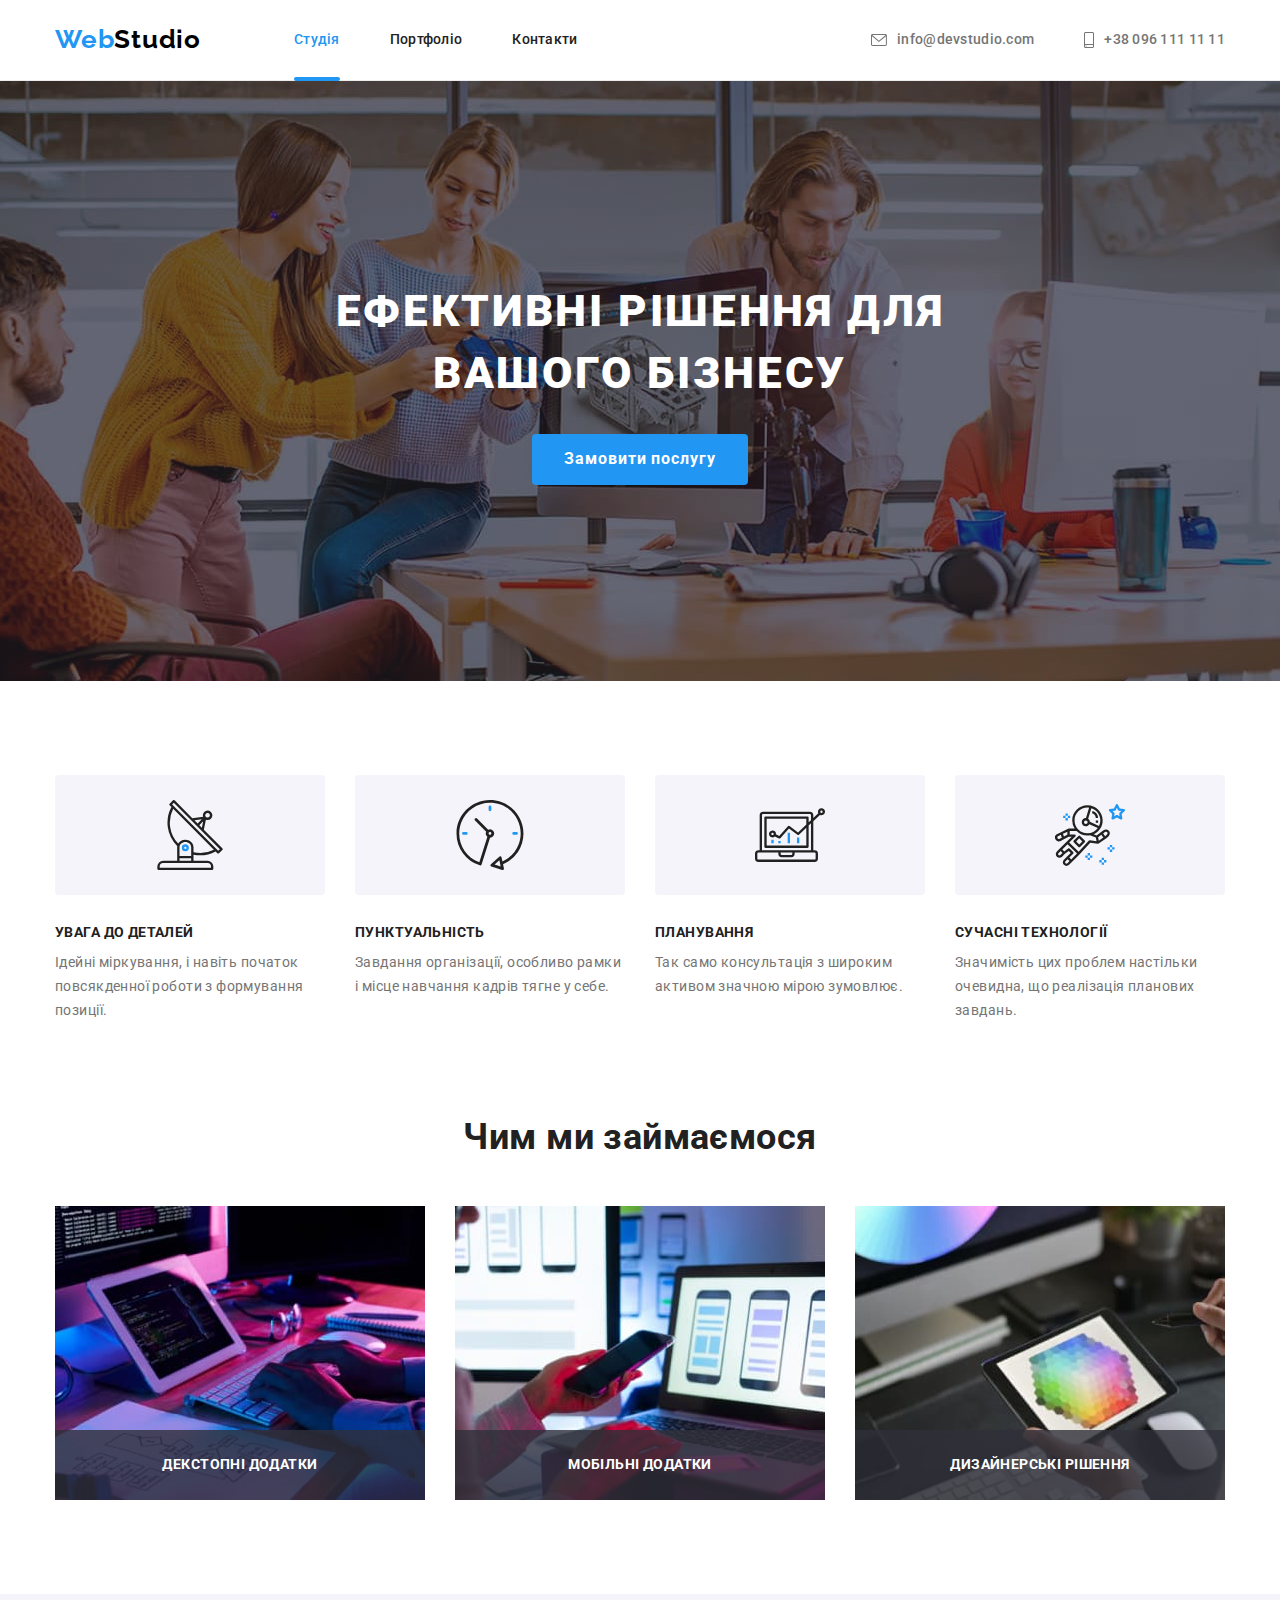
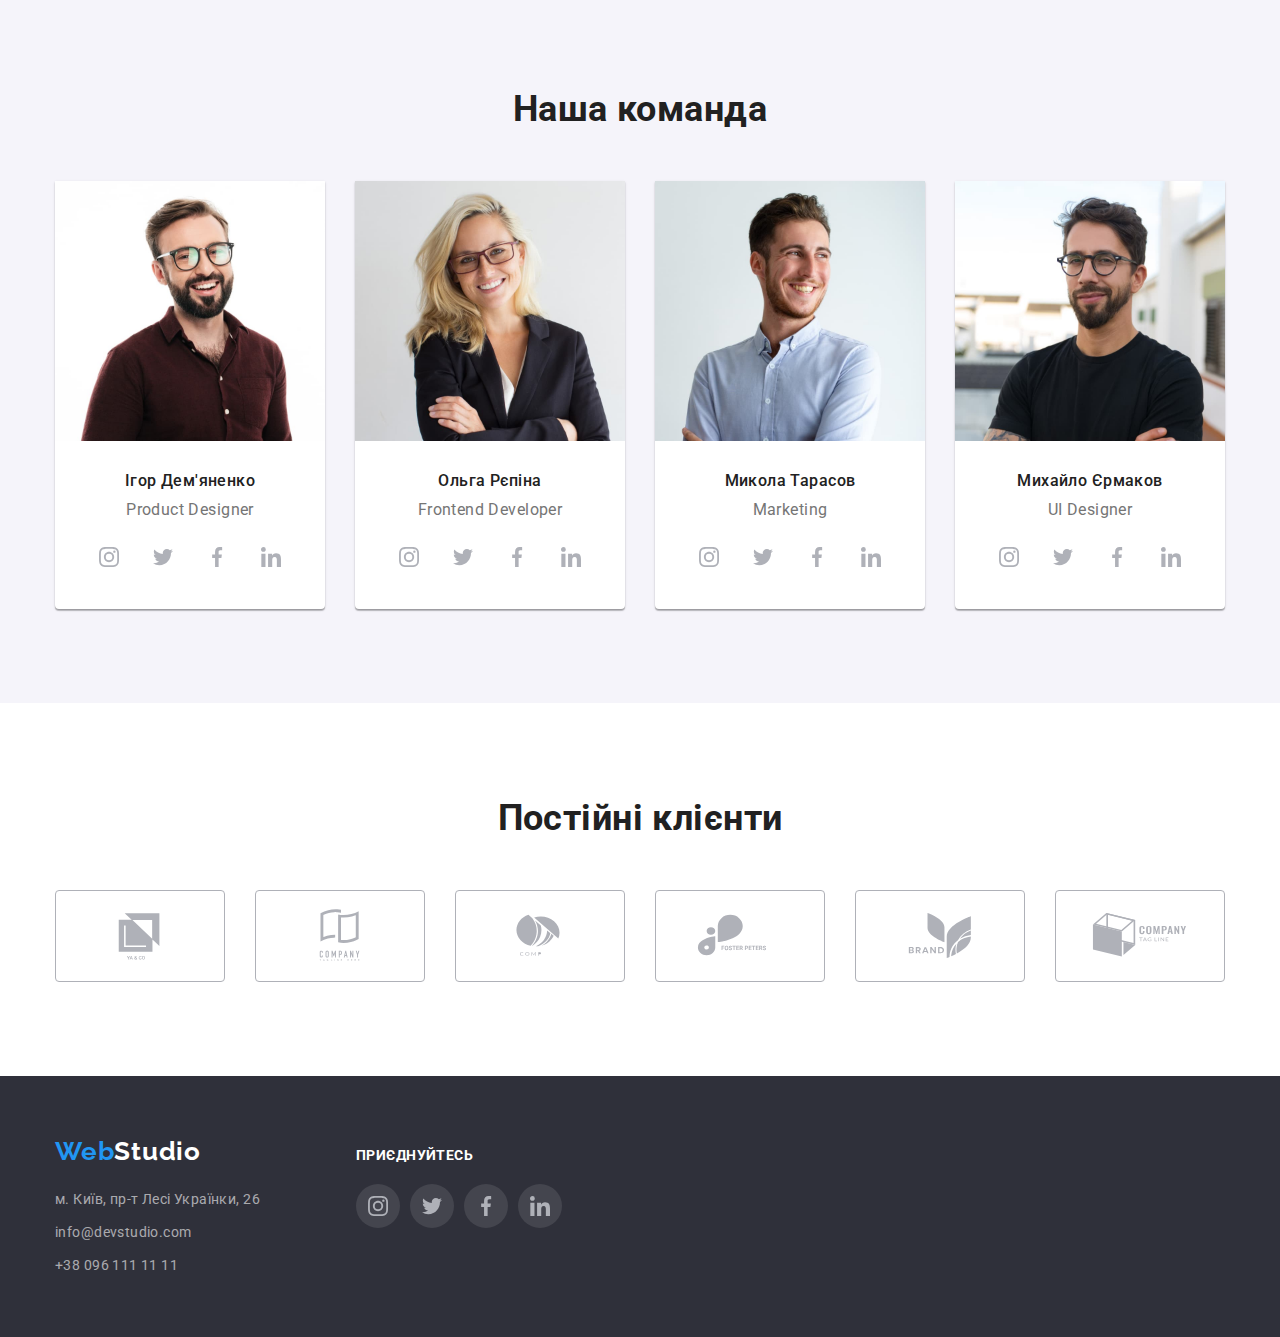
==== index.html @ 06b5907e "Initial commit" ====
<!DOCTYPE html>
<html lang="uk">
  <head>
    <meta charset="UTF-8" />
    <meta http-equiv="X-UA-Compatible" content="IE=edge" />
    <meta name="viewport" content="width=device-width, initial-scale=1.0" />
    <link rel="preconnect" href="https://fonts.googleapis.com" />
    <link rel="preconnect" href="https://fonts.gstatic.com" crossorigin />
    <link
      href="https://fonts.googleapis.com/css2?family=Raleway:wght@700&family=Roboto:wght@400;500;700;900&display=swap"
      rel="stylesheet"
    />
    <link
      rel="stylesheet"
      href="https://cdnjs.cloudflare.com/ajax/libs/modern-normalize/1.1.0/modern-normalize.min.css"
    />
    <title>WebStudio</title>
    <link rel="stylesheet" href="./css/styles.css" />
  </head>
  <body>
    <header class="page-header">
      <div class="container main-nav">
        <!-- Logo and Nav -->
        <a href="./index.html" class="logo">Web<span class="studio-header">Studio</span></a>
        <nav class="nav-section">
          <ul class="site-nav list">
            <li class="item">
              <a href="./index.html" class="link current">Студія</a>
            </li>
            <li class="item">
              <a href="./portfolio.html" class="link">Портфоліо</a>
            </li>
            <li class="item">
              <a href="" class="link">Контакти</a>
            </li>
          </ul>
        </nav>
        <!-- Email and Tel -->
        <ul class="contact-nav list">
          <li class="item">
            <a href="mailto:info@devstudio.com" class="link">
              <svg class="icons" width="16" height="12">
                <use href="./images/icons.svg#icon-envelope"></use>
              </svg>
              info@devstudio.com
            </a>
          </li>
          <li class="item">
            <a href="tel:+380961111111" class="link">
              <svg class="icons" width="10" height="16">
                <use href="./images/icons.svg#icon-smartphone"></use>
              </svg>
              +38 096 111 11 11
            </a>
          </li>
        </ul>
      </div>
    </header>
    <main>
      <!-- Section Hero -->
      <section class="hero overlay">
        <h1 class="hero-title">Ефективні рішення для вашого бізнесу</h1>
        <button type="button" class="button" data-modal-open>Замовити послугу</button>
      </section>
      <!-- Section - Our features -->
      <section class="features section">
        <div class="container">
          <h2 class="visually-hidden">Наші переваги</h2>
          <ul class="feature-list list">
            <li class="item">
              <div class="feature-icons">
                <svg class="icons">
                  <use href="./images/icons.svg#icon-antenna"></use>
                </svg>
              </div>
              <h3 class="title">УВАГА ДО ДЕТАЛЕЙ</h3>
              <p class="text">
                Ідейні міркування, і навіть початок повсякденної роботи з формування позиції.
              </p>
            </li>
            <li class="item">
              <div class="feature-icons">
                <svg class="icons">
                  <use href="./images/icons.svg#icon-clock"></use>
                </svg>
              </div>
              <h3 class="title">ПУНКТУАЛЬНІСТЬ</h3>
              <p class="text">
                Завдання організації, особливо рамки і місце навчання кадрів тягне у себе.
              </p>
            </li>
            <li class="item">
              <div class="feature-icons">
                <svg class="icons">
                  <use href="./images/icons.svg#icon-diagram"></use>
                </svg>
              </div>
              <h3 class="title">ПЛАНУВАННЯ</h3>
              <p class="text">Так само консультація з широким активом значною мірою зумовлює.</p>
            </li>
            <li class="item">
              <div class="feature-icons">
                <svg class="icons">
                  <use href="./images/icons.svg#icon-astronaut"></use>
                </svg>
              </div>
              <h3 class="title">СУЧАСНІ ТЕХНОЛОГІЇ</h3>
              <p class="text">
                Значимість цих проблем настільки очевидна, що реалізація планових завдань.
              </p>
            </li>
          </ul>
        </div>
      </section>
      <!-- Section - What we are doing -->
      <section class="work section">
        <div class="container">
          <h2 class="work-title">Чим ми займаємося</h2>
          <ul class="work-list list">
            <li class="item">
              <img
                src="./images/what-we-are-doing/img1.jpg"
                alt="Алгоритм"
                width="370"
                height="294"
              />
              <div class="work-overlay">
                <p class="title">декстопні додатки</p>
              </div>
            </li>
            <li class="item">
              <img
                src="./images/what-we-are-doing/img2.jpg"
                alt="Мобільний додаток"
                width="370"
                height="294"
              />
              <div class="work-overlay">
                <p class="title">мобільні додатки</p>
              </div>
            </li>
            <li class="item">
              <img
                src="./images/what-we-are-doing/img3.jpg"
                alt="Палітра кольорів"
                width="370"
                height="294"
              />
              <div class="work-overlay">
                <p class="title">дизайнерські рішення</p>
              </div>
            </li>
          </ul>
        </div>
      </section>
      <!-- Section - Our team -->
      <section class="team section">
        <div class="container">
          <h2 class="team-title">Наша команда</h2>
          <ul class="team-list list">
            <li class="item">
              <img
                src="./images/our-team/teamcard1.jpg"
                alt="Ігор Дем'яненко"
                width="270"
                height="260"
              />
              <div class="card-text">
                <h3 class="title">Ігор Дем'яненко</h3>
                <p lang="en" class="text">Product Designer</p>
                <ul class="team-social-item list">
                  <li class="social-item">
                    <a href="" class="social-link">
                      <svg class="icons">
                        <use href="./images/icons.svg#icon-instagram"></use></svg
                    ></a>
                  </li>
                  <li class="social-item">
                    <a href="" class="social-link">
                      <svg class="icons">
                        <use href="./images/icons.svg#icon-twitter"></use></svg
                    ></a>
                  </li>
                  <li class="social-item">
                    <a href="" class="social-link">
                      <svg class="icons">
                        <use href="./images/icons.svg#icon-facebook"></use></svg
                    ></a>
                  </li>
                  <li class="social-item">
                    <a href="" class="social-link">
                      <svg class="icons">
                        <use href="./images/icons.svg#icon-linkedin"></use></svg
                    ></a>
                  </li>
                </ul>
              </div>
            </li>
            <li class="item">
              <img
                src="./images/our-team/teamcard2.jpg"
                alt="Ольга Рєпіна"
                width="270"
                height="260"
              />
              <div class="card-text">
                <h3 class="title">Ольга Рєпіна</h3>
                <p lang="en" class="text">Frontend Developer</p>
                <ul class="team-social-item list">
                  <li class="social-item">
                    <a href="" class="social-link">
                      <svg class="icons">
                        <use href="./images/icons.svg#icon-instagram"></use></svg
                    ></a>
                  </li>
                  <li class="social-item">
                    <a href="" class="social-link">
                      <svg class="icons">
                        <use href="./images/icons.svg#icon-twitter"></use></svg
                    ></a>
                  </li>
                  <li class="social-item">
                    <a href="" class="social-link">
                      <svg class="icons">
                        <use href="./images/icons.svg#icon-facebook"></use></svg
                    ></a>
                  </li>
                  <li class="social-item">
                    <a href="" class="social-link">
                      <svg class="icons">
                        <use href="./images/icons.svg#icon-linkedin"></use></svg
                    ></a>
                  </li>
                </ul>
              </div>
            </li>
            <li class="item">
              <img
                src="./images/our-team/teamcard3.jpg"
                alt="Микола Тарасов"
                width="270"
                height="260"
              />
              <div class="card-text">
                <h3 class="title">Микола Тарасов</h3>
                <p lang="en" class="text">Marketing</p>
                <ul class="team-social-item list">
                  <li class="social-item">
                    <a href="" class="social-link">
                      <svg class="icons">
                        <use href="./images/icons.svg#icon-instagram"></use></svg
                    ></a>
                  </li>
                  <li class="social-item">
                    <a href="" class="social-link">
                      <svg class="icons">
                        <use href="./images/icons.svg#icon-twitter"></use></svg
                    ></a>
                  </li>
                  <li class="social-item">
                    <a href="" class="social-link">
                      <svg class="icons">
                        <use href="./images/icons.svg#icon-facebook"></use></svg
                    ></a>
                  </li>
                  <li class="social-item">
                    <a href="" class="social-link">
                      <svg class="icons">
                        <use href="./images/icons.svg#icon-linkedin"></use></svg
                    ></a>
                  </li>
                </ul>
              </div>
            </li>
            <li class="item">
              <img
                src="./images/our-team/teamcard4.jpg"
                alt="Михайло Єрмаков"
                width="270"
                height="260"
              />
              <div class="card-text">
                <h3 class="title">Михайло Єрмаков</h3>
                <p lang="en" class="text">UI Designer</p>
                <ul class="team-social-item list">
                  <li class="social-item">
                    <a href="" class="social-link">
                      <svg class="icons">
                        <use href="./images/icons.svg#icon-instagram"></use></svg
                    ></a>
                  </li>
                  <li class="social-item">
                    <a href="" class="social-link">
                      <svg class="icons">
                        <use href="./images/icons.svg#icon-twitter"></use></svg
                    ></a>
                  </li>
                  <li class="social-item">
                    <a href="" class="social-link">
                      <svg class="icons">
                        <use href="./images/icons.svg#icon-facebook"></use></svg
                    ></a>
                  </li>
                  <li class="social-item">
                    <a href="" class="social-link">
                      <svg class="icons">
                        <use href="./images/icons.svg#icon-linkedin"></use></svg
                    ></a>
                  </li>
                </ul>
              </div>
            </li>
          </ul>
        </div>
      </section>
      <!-- Section - Our clients -->
      <section class="clients section">
        <div class="container">
          <h2 class="clients-title">Постійні клієнти</h2>
          <ul class="clients-list list">
            <li class="clients-item">
              <a href="" class="clients-link">
                <svg class="icons">
                  <use href="./images/icons.svg#icon-Logo1"></use></svg
              ></a>
            </li>
            <li class="clients-item">
              <a href="" class="clients-link">
                <svg class="icons">
                  <use href="./images/icons.svg#icon-Logo2"></use></svg
              ></a>
            </li>
            <li class="clients-item">
              <a href="" class="clients-link">
                <svg class="icons">
                  <use href="./images/icons.svg#icon-Logo3"></use></svg
              ></a>
            </li>
            <li class="clients-item">
              <a href="" class="clients-link">
                <svg class="icons">
                  <use href="./images/icons.svg#icon-Logo4"></use></svg
              ></a>
            </li>
            <li class="clients-item">
              <a href="" class="clients-link">
                <svg class="icons">
                  <use href="./images/icons.svg#icon-Logo5"></use></svg
              ></a>
            </li>
            <li class="clients-item">
              <a href="" class="clients-link">
                <svg class="icons">
                  <use href="./images/icons.svg#icon-Logo6"></use></svg
              ></a>
            </li>
          </ul>
        </div>
      </section>
    </main>
    <footer class="page-footer">
      <div class="container">
        <!-- Logo and contacts-->
        <div class="footer-contacts">
          <a href="./index.html" class="logo">Web<span class="studio-footer">Studio</span></a>
          <address>
            <ul class="footer-list list">
              <li class="item">
                <a
                  href="https://goo.gl/maps/AmhNYhJj7zLtnfJ69"
                  target="_blank"
                  rel="noreferrer noopener nofollow"
                  class="footer-link"
                  >м. Київ, пр-т Лесі Українки, 26</a
                >
              </li>
              <li class="item">
                <a href="mailto:info@devstudio.com" class="footer-link">info@devstudio.com</a>
              </li>
              <li class="item">
                <a href="tel:+380961111111" class="footer-link">+38 096 111 11 11</a>
              </li>
            </ul>
          </address>
        </div>
        <!-- Join and social links-->
        <div class="footer-join">
          <p class="title">
            <strong>приєднуйтесь</strong>
          </p>
          <ul class="footer-social-item list">
            <li class="social-item">
              <a href="" class="social-link">
                <svg class="icons">
                  <use href="./images/icons.svg#icon-instagram"></use></svg
              ></a>
            </li>
            <li class="social-item">
              <a href="" class="social-link">
                <svg class="icons">
                  <use href="./images/icons.svg#icon-twitter"></use></svg
              ></a>
            </li>
            <li class="social-item">
              <a href="" class="social-link">
                <svg class="icons">
                  <use href="./images/icons.svg#icon-facebook"></use></svg
              ></a>
            </li>
            <li class="social-item">
              <a href="" class="social-link">
                <svg class="icons">
                  <use href="./images/icons.svg#icon-linkedin"></use></svg
              ></a>
            </li>
          </ul>
        </div>
      </div>
    </footer>
    <!-- Backdrop and modal window-->
    <div class="backdrop is-hidden" data-modal>
      <div class="modal">
        <button type="button" class="close-button" data-modal-close>
          <svg width="18" height="18">
            <use href="./images/icons.svg#icon-close"></use>
          </svg>
        </button>
      </div>
    </div>
    <script src="./js/modal.js"></script>
  </body>
</html>
---- css/styles.css ----
:root {
    --primary-bkgd-color:#FFFFFF;
    --secondary-bkgd-color:#2F303A;
    --team-bkgd-color:#F5F4FA;
    --primary-text-color: #757575;
    --secondary-text-color: #212121;
    --accent-text-color: #2196F3;
    --herobutton-accent-color: #188CE8;
    --logo-text-color: #000000;

    --contacts-footer-color: rgba(255, 255, 255, 0.6);
    --portfolio-bkgd-color: #EEEEEE;
    --header-line-color:#ECECEC;
    --icon-color: #AFB1B8;

    --duration: 250ms;
    --modal-duration: 500ms;
    --timing-function: cubic-bezier(0.4, 0, 0.2, 1);
}
/* Global */
body {
    background-color:var(--primary-bkgd-color);
    color: var(--primary-text-color);

    font-family: 'Roboto', sans-serif;
    font-size: 14px;
    line-height: 1.7;
    letter-spacing: 0.03em;
}
.link,
.card {
    text-decoration: none;
}
img {
    display: block;
}
/* Utilites */
.list {
    list-style: none;
    padding: 0;
    margin: 0;
}
.container {
    margin-left: auto;
    margin-right: auto;
    width: 1200px;
    padding-left: 15px;
    padding-right: 15px;
}
.section {
    padding-top: 94px;
    padding-bottom: 94px;
}

/* HEADER */
.page-header {
    border-bottom-width: 1px;
    border-bottom-style: solid;
    border-bottom-color: var(--header-line-color);
}
.main-nav {
    display: flex;
    align-items: center;
}
/* logo */
.logo {
    color: var(--accent-text-color);

    font-family: 'Raleway', sans-serif;
    font-weight: 700;
    font-size: 26px;
    line-height: 1.2;
    letter-spacing: 0.03em;
    text-decoration: none;
}
.studio-header {
    color: var(--logo-text-color);
}
/* site-nav */
.site-nav .link.current {
    position: relative;
    color: var(--accent-text-color);
}
.site-nav .link.current::after {
    content: ' ';
    position: absolute;
    left: 0;
    bottom: -1px;
    width: 100%;
    height: 4px;
    border-radius: 2px;
    background-color: var(--accent-text-color);
}
.site-nav,
.contact-nav{
    display: flex;
}
.site-nav .item:not(:last-child) {
    margin-right: 50px;
}
.site-nav .link,
.contact-nav .link {
    display: flex;
    padding-top: 32px;
    padding-bottom: 32px;

    color: var(--secondary-text-color);
    font-weight: 500;
    font-size: 14px;
    line-height: 1.14;
    letter-spacing: 0.02em;

    transition: color var(--duration) var(--timing-function);
}
.site-nav .link:hover,
.site-nav .link:focus {
    color: var(--accent-text-color);
}
.nav-section {
    margin-left: 93px;
}
/* contact-nav */
.contact-nav .link {
    color: var(--primary-text-color);
    align-items: center;

    transition: color var(--duration) var(--timing-function);
}
.contact-nav .link:hover,
.contact-nav .link:focus {
    color: var(--accent-text-color);
}
.contact-nav .item + .item {
    margin-left: 50px;
}
.contact-nav {
    margin-left: auto;
}
.contact-nav .icons {
    margin-right: 10px;
    fill: var(--primary-text-color);
}
.contact-nav .link svg {
    transition: fill var(--duration) var(--timing-function);
}
.contact-nav .link:hover svg {
    fill: var(--accent-text-color);
}
.contact-nav .link:focus svg {
    fill: var(--accent-text-color);
}

/* HERO */
.hero {
    background-color: var(--secondary-bkgd-color);
    padding-top: 200px;
    padding-bottom: 200px;
    text-align: center;
}
.hero-title {
    margin-top: 0px;
    margin-bottom: 30px;
    margin-left: auto;
    margin-right: auto;
    width: 696px;

    color: var(--primary-bkgd-color);

    font-weight: 900;
    font-size: 44px;
    line-height: 1.4;
    letter-spacing: 0.06em;
    text-transform: uppercase;
}
.hero .button {
    padding: 10px 32px;
    min-width: 216px;
    border: none;
    border-radius: 4px;

    background-color: var(--accent-text-color);
    color: var(--primary-bkgd-color);

    font-family: inherit;
    font-weight: 700;
    font-size: 16px;
    line-height: 1.9;
    align-items: center;
    letter-spacing: 0.06em;
    cursor: pointer;

    transition: background-color var(--duration) var(--timing-function);
}
.hero .button:hover,
.hero .button:focus {
    background-color: var(--herobutton-accent-color);
}
.overlay {
    max-width: 1600px;
    height: 600px;
    margin-left: auto;
    margin-right: auto;
    background-image: 
    linear-gradient(rgba(47, 48, 58, 0.4), rgba(47, 48, 58, 0.4)),
    url(../images/hero/hero.jpg);
    background-repeat:no-repeat;
    background-size: cover;
    background-position: center;
}
/* OUR FEATURES */

.visually-hidden {
    position: absolute;
    width: 1px;
    height: 1px;
    margin: -1px;
    border: 0;
    padding: 0;
    white-space: nowrap;
    clip-path: inset(100%);
    clip: rect(0 0 0 0);
    overflow: hidden;
}
.feature-list {
    display:flex;
}
.feature-list .item {
    width: 270px;
}
.feature-list .item:not(:last-child) {
    margin-right: 30px;
}
.features .title {
    margin-top: 0;
    margin-bottom: 10px;

    color: var(--secondary-text-color);

    font-size: 14px;
    font-weight: 700;
    line-height: 1.14;
    text-transform: uppercase;
}
.features .text {
    margin-top: 0;
    margin-bottom: 0;
}
.feature-icons {
    display: flex;
    height: 120px;
    margin-bottom: 30px;

    background-color: var(--team-bkgd-color);
    border-radius: 4px;

    align-items: center;
    justify-content: center;
}
.feature-icons .icons {
    width:70px;
    height:70px;
}

/* WHAT WE ARE DOING (WORK)*/
.work {
    padding-top: 0;
}
.work-list {
    display: flex;
}
.work-list .item:not(:last-child) {
    margin-right: 30px;
}
.work-title,
.team-title,
.clients-title {
    color: var(--secondary-text-color);

    font-weight: 700;
    font-size: 36px;
    line-height: 1.2;
    text-align: center;
}
.work-title {
    margin-top: 0;
    margin-bottom: 46px;
}
.work-list .item {
    position: relative;
}
.work-overlay {
    position: absolute;
    right: 0;
    bottom: 0;
    width: 100%;
    height: 70px;
    background: rgba(47, 48, 58, 0.8);
}
.work-overlay .title {
    margin: 0;
    padding-top: 27px;
    padding-bottom: 27px;
    text-align: center;

    color: var(--primary-bkgd-color);

    font-weight: 700;
    line-height: 1.14;
    letter-spacing: 0.03em;
    text-transform: uppercase;
}

/* OUR TEAM */
.team {
    background-color: var(--team-bkgd-color);
}
.team-list {
    display: flex;
}
.team-list .item:not(:last-child) {
    margin-right: 30px;
}
.team .item {
background: #FFFFFF;
box-shadow: 0px 1px 3px rgba(0, 0, 0, 0.12), 0px 1px 1px rgba(0, 0, 0, 0.14), 0px 2px 1px rgba(0, 0, 0, 0.2);
border-radius: 0px 0px 4px 4px;
}
.team-title {
    margin-top: 0;
    margin-bottom: 50px;
}
.team .title {
    text-align: center;
    margin: 0;
    margin-bottom: 10px;

    color: var(--secondary-text-color);

    font-weight: 500;
    font-size: 16px;
    line-height: 1.2;
}
.team .text {
    text-align: center;
    margin:0;

    color: var(--primary-text-color);

    font-weight: 400;
    font-size: 16px;
    line-height: 1.2;
}
.team .card-text {
    padding: 30px 32px;
}
.team-social-item {
    display: flex;
    justify-content: center;
    margin-top: 16px;
}
.social-item:not(:last-child) {
    margin-right: 10px;
}
.social-link .icons {
    display: flex;
    width: 20px;
    height: 20px;
    fill: var(--icon-color);
}
.social-link{
    display: flex;
    width: 44px;
    height: 44px;
    align-items: center;
    justify-content: center;
    border-radius: 50%;

    transition: background-color var(--duration) var(--timing-function);
}
.social-link:hover,
.social-link:focus {
    background-color: var(--accent-text-color);
}
.social-link svg {
    transition: fill var(--duration) var(--timing-function);
}
.social-link:hover svg {
    fill: var(--primary-bkgd-color);
}
.social-link:focus svg {
    fill: var(--primary-bkgd-color);
}

/* OUR CLIENTS */
.clients {
    background-color: var(--primary-bkgd-color);
}
.clients-title {
    margin: 0;
    margin-bottom: 50px;
}
.clients-list {
    display: flex;
}
.clients-item:not(:last-child) {
    margin-right: 30px;
}
.clients-link .icons {
    display: flex;
    width: 106px;
    height: 60px;
    fill: var(--icon-color);
}
.clients-link {
    display: flex;
    width: 170px;
    height: 92px;
    align-items: center;
    justify-content: center;
    border: 1px solid #AFB1B8;
    border-radius: 4px;

    transition: border-color var(--duration) var(--timing-function);
}
.clients-link:hover,
.clients-link:focus {
    border-color: var(--accent-text-color);
}
.clients-link svg {
    transition: fill var(--duration) var(--timing-function);
}
.clients-link:hover svg {
    fill: var(--accent-text-color);
}
.clients-link:focus svg {
    fill: var(--accent-text-color);
}

/* FOOTER */
.page-footer {
    background-color: var(--secondary-bkgd-color);
    padding-top: 60px;
    padding-bottom: 60px;
}
.studio-footer {
    color: var(--primary-bkgd-color);
}
address {
    font-style: normal;
    margin-top: 20px;
}
.footer-link {
    color: var(--contacts-footer-color);
    font-size: 14px;
    text-decoration: none;

    transition: color var(--duration) var(--timing-function);
}
.footer-link:hover,
.footer-link:focus {
    color: var(--primary-bkgd-color);
}
.footer-list .item:not(:last-child) {
    margin-bottom: 9px;
}
.footer-contacts {
    width: 231px;
}
.footer-join {
    width: 206px;
    height: 80px;
}
.page-footer .container {
    display: flex;
    align-items: baseline;
}
.footer-join .title {
    margin: 0;
    color:var(--primary-bkgd-color) ;

    line-height: 1.14;
    letter-spacing: 0.03em;
    text-transform: uppercase;
}
.footer-join {
    margin-left: 70px;
}
.footer-join .social-item {
    background-color: rgba(255, 255, 255, 0.1);
    border-radius: 50%;
}
.footer-social-item {
    display: flex;
    margin-top: 20px;
}
/* BACKDROP & modal window */

.backdrop {
    position: fixed;
    top: 0;
    left: 0;
    width: 100%;
    height: 100%;
    background: rgba(0, 0, 0, 0.2);

    opacity: 1;
    transition: opacity var(--modal-duration) var(--timing-function);
}
.backdrop.is-hidden {
    opacity: 0;
    pointer-events: none;
}
.backdrop.is-hidden .modal {
    transform: translate(-50%, -50%) scale(0.3);
}
.modal {
    position: absolute;
    top: 50%;
    left: 50%;
    transform: translate(-50%,-50%);

    width: 528px;
    height: 581px;

    background-color: #FFFFFF;
    box-shadow: 0px 1px 3px rgba(0, 0, 0, 0.12), 0px 1px 1px rgba(0, 0, 0, 0.14), 0px 2px 1px rgba(0, 0, 0, 0.2);
    border-radius: 4px;

    transform: translate(-50%, -50%) scale(1);
    transition: transform var(--modal-duration) var(--timing-function);
}
.close-button {
    position: absolute;
    top: 8px;
    right: 8px;
    padding:0;

    width: 30px;
    height: 30px;

    display: flex;
    align-items: center;
    justify-content: center;
    border-radius: 50%;
    border: 1px solid rgba(0, 0, 0, 0.1);
    cursor: pointer;

    background-color: var(--primary-bkgd-color);
    transition: background-color var(--duration) var(--timing-function);
}
.close-button:hover svg {
    fill: var(--accent-text-color);
}
/* PORTFOLIO PAGE */

/* buttons */
.button-list {
    display: flex;
    justify-content: center;
}
.button-list .item:not(:last-child) {
    margin-right: 8px;
}
.portfolio .button {
    padding: 6px 22px;
    min-width: 73px;
    border: none;
    border-radius: 4px;

    background-color: var(--team-bkgd-color);

    font-family: inherit;
    color: var(--secondary-text-color);
    font-weight: 500;
    font-size: 16px;
    line-height: 1.6;
    text-align: center;
    letter-spacing: 0.03em;
    cursor: pointer;

    transition: background-color var(--duration) var(--timing-function), color var(--duration) var(--timing-function), box-shadow var(--duration) var(--timing-function);
}
.portfolio .button:hover,
.portfolio .button:focus {
    background-color: var(--accent-text-color);
    color: var(--primary-bkgd-color);
    box-shadow: 0px 3px 1px rgba(0, 0, 0, 0.1), 0px 1px 2px rgba(0, 0, 0, 0.08), 0px 2px 2px rgba(0, 0, 0, 0.12);
}

/* cards */
.card-list {
    display: flex;
    flex-wrap: wrap;
    margin-top: 50px;
}
.card-list .item {
    width: 370px;
    margin-right: 30px;
    margin-bottom: 30px;
}
.card-list .item:nth-child(3n) {
    margin-right: 0px;
}
.card-list .item:nth-last-child(-n + 3) {
    margin-bottom: 0px;
}
.card .title {
    margin: 0;
    margin-bottom: 4px;

    color: var(--secondary-text-color);
    font-weight: 700;
    font-size: 18px;
    line-height: 2;
    letter-spacing: 0.06em;
}
.card .text {
    margin: 0;

    color: var(--primary-text-color);
    font-weight: 400;
    font-size: 16px;
    line-height: 1.2;
}
.portfolio .card-text {
    padding: 20px 24px;
    border-right: 1px solid var(--portfolio-bkgd-color);
    border-bottom: 1px solid var(--portfolio-bkgd-color);
    border-left: 1px solid var(--portfolio-bkgd-color);
}
.card-list .card {
    display: block;
    transition: box-shadow var(--duration) var(--timing-function);
}
.card-list .card:hover,
.card-list .card:focus {
    box-shadow: 0px 1px 1px rgba(0, 0, 0, 0.12), 0px 4px 4px rgba(0, 0, 0, 0.06), 1px 4px 6px rgba(0, 0, 0, 0.16);
}
/* cards overlay */
.card-img {
    position: relative;
    overflow: hidden;
}
.card-overlay {
    position: absolute;
    top: 0;
    left: 0;
    display: flex;
    align-items: center;
    height: 100%;
    padding: 0px 24px;

    background: rgba(33, 150, 243, 0.9);

    transform: translateY(100%);
    transition: transform var(--duration) var(--timing-function);
}
.card-overlay-text {
    margin: 0;
    font-size: 18px;
    line-height: 1.55;
    letter-spacing: 0.03em;
    color: var(--primary-bkgd-color);
}
.card-list .card:hover .card-overlay {
    transform: translateY(0);
}
.card-list .card:focus .card-overlay {
    transform: translateY(0);
}
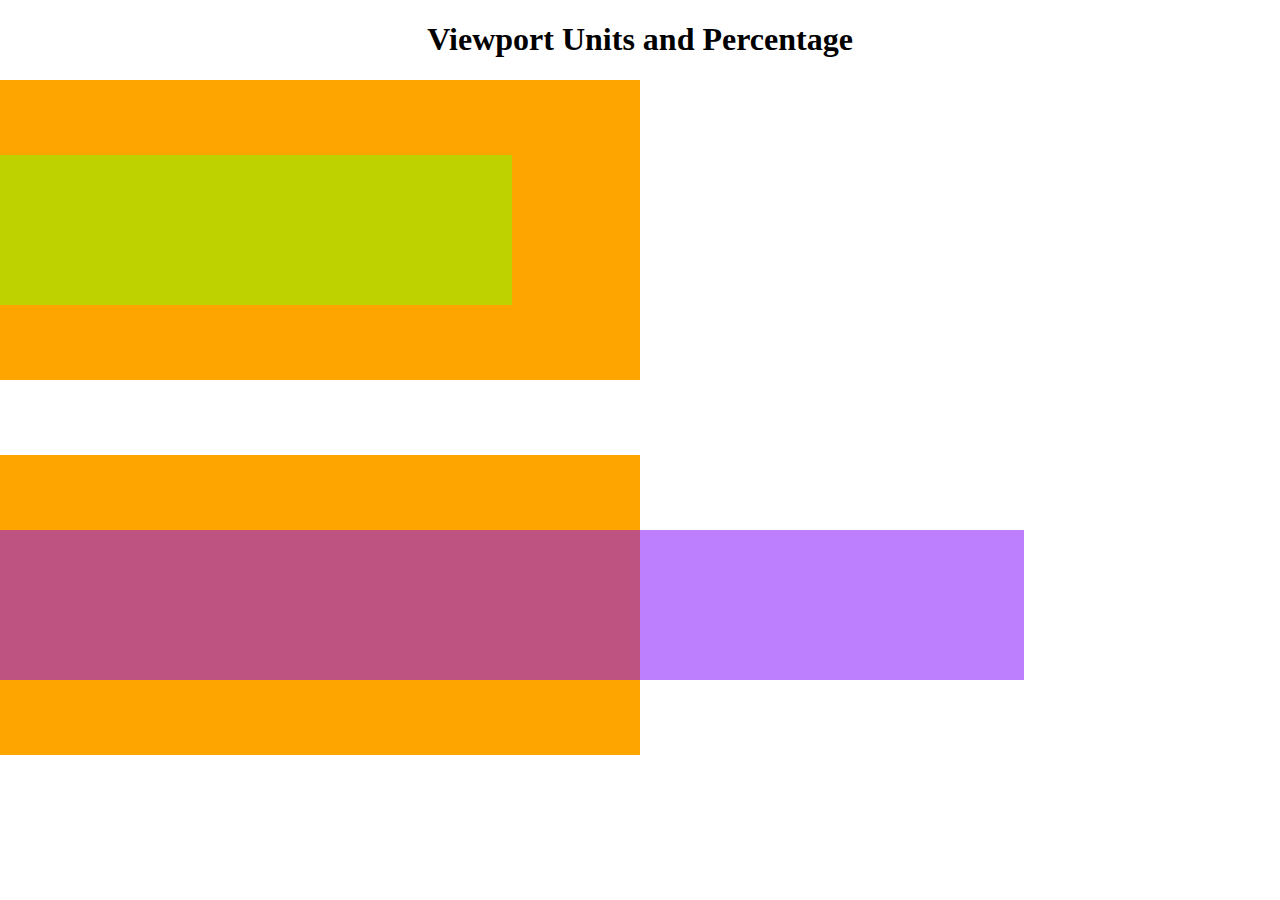
==== commit 8523e64f: "Ex1 with viewport done" ====
--- a/index.html
+++ b/index.html
@@ -14,419 +14,19 @@
       rel="stylesheet"
       href="https://cdnjs.cloudflare.com/ajax/libs/modern-normalize/1.1.0/modern-normalize.min.css"
     />
-    <title>WebStudio</title>
+    <title>CSS-training</title>
     <link rel="stylesheet" href="./css/styles.css" />
   </head>
   <body>
-    <header class="page-header">
-      <div class="container main-nav">
-        <!-- Logo and Nav -->
-        <a href="./index.html" class="logo">Web<span class="studio-header">Studio</span></a>
-        <nav class="nav-section">
-          <ul class="site-nav list">
-            <li class="item">
-              <a href="./index.html" class="link current">Студія</a>
-            </li>
-            <li class="item">
-              <a href="./portfolio.html" class="link">Портфоліо</a>
-            </li>
-            <li class="item">
-              <a href="" class="link">Контакти</a>
-            </li>
-          </ul>
-        </nav>
-        <!-- Email and Tel -->
-        <ul class="contact-nav list">
-          <li class="item">
-            <a href="mailto:info@devstudio.com" class="link">
-              <svg class="icons" width="16" height="12">
-                <use href="./images/icons.svg#icon-envelope"></use>
-              </svg>
-              info@devstudio.com
-            </a>
-          </li>
-          <li class="item">
-            <a href="tel:+380961111111" class="link">
-              <svg class="icons" width="10" height="16">
-                <use href="./images/icons.svg#icon-smartphone"></use>
-              </svg>
-              +38 096 111 11 11
-            </a>
-          </li>
-        </ul>
-      </div>
-    </header>
-    <main>
-      <!-- Section Hero -->
-      <section class="hero overlay">
-        <h1 class="hero-title">Ефективні рішення для вашого бізнесу</h1>
-        <button type="button" class="button" data-modal-open>Замовити послугу</button>
-      </section>
-      <!-- Section - Our features -->
-      <section class="features section">
-        <div class="container">
-          <h2 class="visually-hidden">Наші переваги</h2>
-          <ul class="feature-list list">
-            <li class="item">
-              <div class="feature-icons">
-                <svg class="icons">
-                  <use href="./images/icons.svg#icon-antenna"></use>
-                </svg>
-              </div>
-              <h3 class="title">УВАГА ДО ДЕТАЛЕЙ</h3>
-              <p class="text">
-                Ідейні міркування, і навіть початок повсякденної роботи з формування позиції.
-              </p>
-            </li>
-            <li class="item">
-              <div class="feature-icons">
-                <svg class="icons">
-                  <use href="./images/icons.svg#icon-clock"></use>
-                </svg>
-              </div>
-              <h3 class="title">ПУНКТУАЛЬНІСТЬ</h3>
-              <p class="text">
-                Завдання організації, особливо рамки і місце навчання кадрів тягне у себе.
-              </p>
-            </li>
-            <li class="item">
-              <div class="feature-icons">
-                <svg class="icons">
-                  <use href="./images/icons.svg#icon-diagram"></use>
-                </svg>
-              </div>
-              <h3 class="title">ПЛАНУВАННЯ</h3>
-              <p class="text">Так само консультація з широким активом значною мірою зумовлює.</p>
-            </li>
-            <li class="item">
-              <div class="feature-icons">
-                <svg class="icons">
-                  <use href="./images/icons.svg#icon-astronaut"></use>
-                </svg>
-              </div>
-              <h3 class="title">СУЧАСНІ ТЕХНОЛОГІЇ</h3>
-              <p class="text">
-                Значимість цих проблем настільки очевидна, що реалізація планових завдань.
-              </p>
-            </li>
-          </ul>
-        </div>
-      </section>
-      <!-- Section - What we are doing -->
-      <section class="work section">
-        <div class="container">
-          <h2 class="work-title">Чим ми займаємося</h2>
-          <ul class="work-list list">
-            <li class="item">
-              <img
-                src="./images/what-we-are-doing/img1.jpg"
-                alt="Алгоритм"
-                width="370"
-                height="294"
-              />
-              <div class="work-overlay">
-                <p class="title">декстопні додатки</p>
-              </div>
-            </li>
-            <li class="item">
-              <img
-                src="./images/what-we-are-doing/img2.jpg"
-                alt="Мобільний додаток"
-                width="370"
-                height="294"
-              />
-              <div class="work-overlay">
-                <p class="title">мобільні додатки</p>
-              </div>
-            </li>
-            <li class="item">
-              <img
-                src="./images/what-we-are-doing/img3.jpg"
-                alt="Палітра кольорів"
-                width="370"
-                height="294"
-              />
-              <div class="work-overlay">
-                <p class="title">дизайнерські рішення</p>
-              </div>
-            </li>
-          </ul>
-        </div>
-      </section>
-      <!-- Section - Our team -->
-      <section class="team section">
-        <div class="container">
-          <h2 class="team-title">Наша команда</h2>
-          <ul class="team-list list">
-            <li class="item">
-              <img
-                src="./images/our-team/teamcard1.jpg"
-                alt="Ігор Дем'яненко"
-                width="270"
-                height="260"
-              />
-              <div class="card-text">
-                <h3 class="title">Ігор Дем'яненко</h3>
-                <p lang="en" class="text">Product Designer</p>
-                <ul class="team-social-item list">
-                  <li class="social-item">
-                    <a href="" class="social-link">
-                      <svg class="icons">
-                        <use href="./images/icons.svg#icon-instagram"></use></svg
-                    ></a>
-                  </li>
-                  <li class="social-item">
-                    <a href="" class="social-link">
-                      <svg class="icons">
-                        <use href="./images/icons.svg#icon-twitter"></use></svg
-                    ></a>
-                  </li>
-                  <li class="social-item">
-                    <a href="" class="social-link">
-                      <svg class="icons">
-                        <use href="./images/icons.svg#icon-facebook"></use></svg
-                    ></a>
-                  </li>
-                  <li class="social-item">
-                    <a href="" class="social-link">
-                      <svg class="icons">
-                        <use href="./images/icons.svg#icon-linkedin"></use></svg
-                    ></a>
-                  </li>
-                </ul>
-              </div>
-            </li>
-            <li class="item">
-              <img
-                src="./images/our-team/teamcard2.jpg"
-                alt="Ольга Рєпіна"
-                width="270"
-                height="260"
-              />
-              <div class="card-text">
-                <h3 class="title">Ольга Рєпіна</h3>
-                <p lang="en" class="text">Frontend Developer</p>
-                <ul class="team-social-item list">
-                  <li class="social-item">
-                    <a href="" class="social-link">
-                      <svg class="icons">
-                        <use href="./images/icons.svg#icon-instagram"></use></svg
-                    ></a>
-                  </li>
-                  <li class="social-item">
-                    <a href="" class="social-link">
-                      <svg class="icons">
-                        <use href="./images/icons.svg#icon-twitter"></use></svg
-                    ></a>
-                  </li>
-                  <li class="social-item">
-                    <a href="" class="social-link">
-                      <svg class="icons">
-                        <use href="./images/icons.svg#icon-facebook"></use></svg
-                    ></a>
-                  </li>
-                  <li class="social-item">
-                    <a href="" class="social-link">
-                      <svg class="icons">
-                        <use href="./images/icons.svg#icon-linkedin"></use></svg
-                    ></a>
-                  </li>
-                </ul>
-              </div>
-            </li>
-            <li class="item">
-              <img
-                src="./images/our-team/teamcard3.jpg"
-                alt="Микола Тарасов"
-                width="270"
-                height="260"
-              />
-              <div class="card-text">
-                <h3 class="title">Микола Тарасов</h3>
-                <p lang="en" class="text">Marketing</p>
-                <ul class="team-social-item list">
-                  <li class="social-item">
-                    <a href="" class="social-link">
-                      <svg class="icons">
-                        <use href="./images/icons.svg#icon-instagram"></use></svg
-                    ></a>
-                  </li>
-                  <li class="social-item">
-                    <a href="" class="social-link">
-                      <svg class="icons">
-                        <use href="./images/icons.svg#icon-twitter"></use></svg
-                    ></a>
-                  </li>
-                  <li class="social-item">
-                    <a href="" class="social-link">
-                      <svg class="icons">
-                        <use href="./images/icons.svg#icon-facebook"></use></svg
-                    ></a>
-                  </li>
-                  <li class="social-item">
-                    <a href="" class="social-link">
-                      <svg class="icons">
-                        <use href="./images/icons.svg#icon-linkedin"></use></svg
-                    ></a>
-                  </li>
-                </ul>
-              </div>
-            </li>
-            <li class="item">
-              <img
-                src="./images/our-team/teamcard4.jpg"
-                alt="Михайло Єрмаков"
-                width="270"
-                height="260"
-              />
-              <div class="card-text">
-                <h3 class="title">Михайло Єрмаков</h3>
-                <p lang="en" class="text">UI Designer</p>
-                <ul class="team-social-item list">
-                  <li class="social-item">
-                    <a href="" class="social-link">
-                      <svg class="icons">
-                        <use href="./images/icons.svg#icon-instagram"></use></svg
-                    ></a>
-                  </li>
-                  <li class="social-item">
-                    <a href="" class="social-link">
-                      <svg class="icons">
-                        <use href="./images/icons.svg#icon-twitter"></use></svg
-                    ></a>
-                  </li>
-                  <li class="social-item">
-                    <a href="" class="social-link">
-                      <svg class="icons">
-                        <use href="./images/icons.svg#icon-facebook"></use></svg
-                    ></a>
-                  </li>
-                  <li class="social-item">
-                    <a href="" class="social-link">
-                      <svg class="icons">
-                        <use href="./images/icons.svg#icon-linkedin"></use></svg
-                    ></a>
-                  </li>
-                </ul>
-              </div>
-            </li>
-          </ul>
-        </div>
-      </section>
-      <!-- Section - Our clients -->
-      <section class="clients section">
-        <div class="container">
-          <h2 class="clients-title">Постійні клієнти</h2>
-          <ul class="clients-list list">
-            <li class="clients-item">
-              <a href="" class="clients-link">
-                <svg class="icons">
-                  <use href="./images/icons.svg#icon-Logo1"></use></svg
-              ></a>
-            </li>
-            <li class="clients-item">
-              <a href="" class="clients-link">
-                <svg class="icons">
-                  <use href="./images/icons.svg#icon-Logo2"></use></svg
-              ></a>
-            </li>
-            <li class="clients-item">
-              <a href="" class="clients-link">
-                <svg class="icons">
-                  <use href="./images/icons.svg#icon-Logo3"></use></svg
-              ></a>
-            </li>
-            <li class="clients-item">
-              <a href="" class="clients-link">
-                <svg class="icons">
-                  <use href="./images/icons.svg#icon-Logo4"></use></svg
-              ></a>
-            </li>
-            <li class="clients-item">
-              <a href="" class="clients-link">
-                <svg class="icons">
-                  <use href="./images/icons.svg#icon-Logo5"></use></svg
-              ></a>
-            </li>
-            <li class="clients-item">
-              <a href="" class="clients-link">
-                <svg class="icons">
-                  <use href="./images/icons.svg#icon-Logo6"></use></svg
-              ></a>
-            </li>
-          </ul>
-        </div>
-      </section>
-    </main>
-    <footer class="page-footer">
-      <div class="container">
-        <!-- Logo and contacts-->
-        <div class="footer-contacts">
-          <a href="./index.html" class="logo">Web<span class="studio-footer">Studio</span></a>
-          <address>
-            <ul class="footer-list list">
-              <li class="item">
-                <a
-                  href="https://goo.gl/maps/AmhNYhJj7zLtnfJ69"
-                  target="_blank"
-                  rel="noreferrer noopener nofollow"
-                  class="footer-link"
-                  >м. Київ, пр-т Лесі Українки, 26</a
-                >
-              </li>
-              <li class="item">
-                <a href="mailto:info@devstudio.com" class="footer-link">info@devstudio.com</a>
-              </li>
-              <li class="item">
-                <a href="tel:+380961111111" class="footer-link">+38 096 111 11 11</a>
-              </li>
-            </ul>
-          </address>
-        </div>
-        <!-- Join and social links-->
-        <div class="footer-join">
-          <p class="title">
-            <strong>приєднуйтесь</strong>
-          </p>
-          <ul class="footer-social-item list">
-            <li class="social-item">
-              <a href="" class="social-link">
-                <svg class="icons">
-                  <use href="./images/icons.svg#icon-instagram"></use></svg
-              ></a>
-            </li>
-            <li class="social-item">
-              <a href="" class="social-link">
-                <svg class="icons">
-                  <use href="./images/icons.svg#icon-twitter"></use></svg
-              ></a>
-            </li>
-            <li class="social-item">
-              <a href="" class="social-link">
-                <svg class="icons">
-                  <use href="./images/icons.svg#icon-facebook"></use></svg
-              ></a>
-            </li>
-            <li class="social-item">
-              <a href="" class="social-link">
-                <svg class="icons">
-                  <use href="./images/icons.svg#icon-linkedin"></use></svg
-              ></a>
-            </li>
-          </ul>
-        </div>
-      </div>
-    </footer>
-    <!-- Backdrop and modal window-->
-    <div class="backdrop is-hidden" data-modal>
-      <div class="modal">
-        <button type="button" class="close-button" data-modal-close>
-          <svg width="18" height="18">
-            <use href="./images/icons.svg#icon-close"></use>
-          </svg>
-        </button>
-      </div>
+    <!-- Example with Viewport taken from https://www.sitepoint.com/css-viewport-units-quick-start/ -->
+    <h1>Viewport Units and Percentage</h1>
+
+    <div class="percent-parent">
+      <div class="percent-child"></div>
     </div>
-    <script src="./js/modal.js"></script>
+
+    <div class="viewport-parent">
+      <div class="viewport-child"></div>
+    </div>
   </body>
 </html>
--- a/css/styles.css
+++ b/css/styles.css
@@ -1,670 +1,37 @@
-:root {
-    --primary-bkgd-color:#FFFFFF;
-    --secondary-bkgd-color:#2F303A;
-    --team-bkgd-color:#F5F4FA;
-    --primary-text-color: #757575;
-    --secondary-text-color: #212121;
-    --accent-text-color: #2196F3;
-    --herobutton-accent-color: #188CE8;
-    --logo-text-color: #000000;
-
-    --contacts-footer-color: rgba(255, 255, 255, 0.6);
-    --portfolio-bkgd-color: #EEEEEE;
-    --header-line-color:#ECECEC;
-    --icon-color: #AFB1B8;
-
-    --duration: 250ms;
-    --modal-duration: 500ms;
-    --timing-function: cubic-bezier(0.4, 0, 0.2, 1);
-}
-/* Global */
-body {
-    background-color:var(--primary-bkgd-color);
-    color: var(--primary-text-color);
-
-    font-family: 'Roboto', sans-serif;
-    font-size: 14px;
-    line-height: 1.7;
-    letter-spacing: 0.03em;
-}
-.link,
-.card {
-    text-decoration: none;
-}
-img {
-    display: block;
-}
-/* Utilites */
-.list {
-    list-style: none;
-    padding: 0;
-    margin: 0;
-}
-.container {
-    margin-left: auto;
-    margin-right: auto;
-    width: 1200px;
-    padding-left: 15px;
-    padding-right: 15px;
-}
-.section {
-    padding-top: 94px;
-    padding-bottom: 94px;
+/* Example with Viewport taken from https: //www.sitepoint.com/css-viewport-units-quick-start */
+* {
+    box-sizing: border-box;
 }
 
-/* HEADER */
-.page-header {
-    border-bottom-width: 1px;
-    border-bottom-style: solid;
-    border-bottom-color: var(--header-line-color);
-}
-.main-nav {
-    display: flex;
-    align-items: center;
-}
-/* logo */
-.logo {
-    color: var(--accent-text-color);
-
-    font-family: 'Raleway', sans-serif;
-    font-weight: 700;
-    font-size: 26px;
-    line-height: 1.2;
-    letter-spacing: 0.03em;
-    text-decoration: none;
-}
-.studio-header {
-    color: var(--logo-text-color);
-}
-/* site-nav */
-.site-nav .link.current {
-    position: relative;
-    color: var(--accent-text-color);
-}
-.site-nav .link.current::after {
-    content: ' ';
-    position: absolute;
-    left: 0;
-    bottom: -1px;
-    width: 100%;
-    height: 4px;
-    border-radius: 2px;
-    background-color: var(--accent-text-color);
-}
-.site-nav,
-.contact-nav{
-    display: flex;
-}
-.site-nav .item:not(:last-child) {
-    margin-right: 50px;
-}
-.site-nav .link,
-.contact-nav .link {
-    display: flex;
-    padding-top: 32px;
-    padding-bottom: 32px;
-
-    color: var(--secondary-text-color);
-    font-weight: 500;
-    font-size: 14px;
-    line-height: 1.14;
-    letter-spacing: 0.02em;
-
-    transition: color var(--duration) var(--timing-function);
-}
-.site-nav .link:hover,
-.site-nav .link:focus {
-    color: var(--accent-text-color);
-}
-.nav-section {
-    margin-left: 93px;
-}
-/* contact-nav */
-.contact-nav .link {
-    color: var(--primary-text-color);
-    align-items: center;
-
-    transition: color var(--duration) var(--timing-function);
-}
-.contact-nav .link:hover,
-.contact-nav .link:focus {
-    color: var(--accent-text-color);
-}
-.contact-nav .item + .item {
-    margin-left: 50px;
-}
-.contact-nav {
-    margin-left: auto;
-}
-.contact-nav .icons {
-    margin-right: 10px;
-    fill: var(--primary-text-color);
-}
-.contact-nav .link svg {
-    transition: fill var(--duration) var(--timing-function);
-}
-.contact-nav .link:hover svg {
-    fill: var(--accent-text-color);
-}
-.contact-nav .link:focus svg {
-    fill: var(--accent-text-color);
+body {
+    text-align: center;
+    font-family: 'Lato';
 }
 
-/* HERO */
-.hero {
-    background-color: var(--secondary-bkgd-color);
-    padding-top: 200px;
-    padding-bottom: 200px;
-    text-align: center;
-}
-.hero-title {
-    margin-top: 0px;
-    margin-bottom: 30px;
-    margin-left: auto;
-    margin-right: auto;
-    width: 696px;
-
-    color: var(--primary-bkgd-color);
-
-    font-weight: 900;
-    font-size: 44px;
-    line-height: 1.4;
-    letter-spacing: 0.06em;
-    text-transform: uppercase;
-}
-.hero .button {
-    padding: 10px 32px;
-    min-width: 216px;
-    border: none;
-    border-radius: 4px;
-
-    background-color: var(--accent-text-color);
-    color: var(--primary-bkgd-color);
-
-    font-family: inherit;
-    font-weight: 700;
-    font-size: 16px;
-    line-height: 1.9;
-    align-items: center;
-    letter-spacing: 0.06em;
-    cursor: pointer;
-
-    transition: background-color var(--duration) var(--timing-function);
-}
-.hero .button:hover,
-.hero .button:focus {
-    background-color: var(--herobutton-accent-color);
-}
-.overlay {
-    max-width: 1600px;
-    height: 600px;
-    margin-left: auto;
-    margin-right: auto;
-    background-image: 
-    linear-gradient(rgba(47, 48, 58, 0.4), rgba(47, 48, 58, 0.4)),
-    url(../images/hero/hero.jpg);
-    background-repeat:no-repeat;
-    background-size: cover;
-    background-position: center;
-}
-/* OUR FEATURES */
-
-.visually-hidden {
-    position: absolute;
-    width: 1px;
-    height: 1px;
-    margin: -1px;
-    border: 0;
-    padding: 0;
-    white-space: nowrap;
-    clip-path: inset(100%);
-    clip: rect(0 0 0 0);
-    overflow: hidden;
-}
-.feature-list {
-    display:flex;
-}
-.feature-list .item {
-    width: 270px;
-}
-.feature-list .item:not(:last-child) {
-    margin-right: 30px;
-}
-.features .title {
-    margin-top: 0;
-    margin-bottom: 10px;
-
-    color: var(--secondary-text-color);
-
-    font-size: 14px;
-    font-weight: 700;
-    line-height: 1.14;
-    text-transform: uppercase;
-}
-.features .text {
-    margin-top: 0;
-    margin-bottom: 0;
-}
-.feature-icons {
-    display: flex;
-    height: 120px;
-    margin-bottom: 30px;
-
-    background-color: var(--team-bkgd-color);
-    border-radius: 4px;
-
-    align-items: center;
-    justify-content: center;
-}
-.feature-icons .icons {
-    width:70px;
-    height:70px;
+.percent-parent {
+    width: 50%;
+    height: 300px;
+    background: orange;
+    padding-top: 75px;
+    margin-bottom: 75px;
 }
 
-/* WHAT WE ARE DOING (WORK)*/
-.work {
-    padding-top: 0;
-}
-.work-list {
-    display: flex;
-}
-.work-list .item:not(:last-child) {
-    margin-right: 30px;
-}
-.work-title,
-.team-title,
-.clients-title {
-    color: var(--secondary-text-color);
-
-    font-weight: 700;
-    font-size: 36px;
-    line-height: 1.2;
-    text-align: center;
-}
-.work-title {
-    margin-top: 0;
-    margin-bottom: 46px;
-}
-.work-list .item {
-    position: relative;
-}
-.work-overlay {
-    position: absolute;
-    right: 0;
-    bottom: 0;
-    width: 100%;
-    height: 70px;
-    background: rgba(47, 48, 58, 0.8);
-}
-.work-overlay .title {
-    margin: 0;
-    padding-top: 27px;
-    padding-bottom: 27px;
-    text-align: center;
-
-    color: var(--primary-bkgd-color);
-
-    font-weight: 700;
-    line-height: 1.14;
-    letter-spacing: 0.03em;
-    text-transform: uppercase;
+.percent-child {
+    width: 80%;
+    height: 150px;
+    background: rgba(125, 255, 0, 0.5);
 }
 
-/* OUR TEAM */
-.team {
-    background-color: var(--team-bkgd-color);
-}
-.team-list {
-    display: flex;
-}
-.team-list .item:not(:last-child) {
-    margin-right: 30px;
-}
-.team .item {
-background: #FFFFFF;
-box-shadow: 0px 1px 3px rgba(0, 0, 0, 0.12), 0px 1px 1px rgba(0, 0, 0, 0.14), 0px 2px 1px rgba(0, 0, 0, 0.2);
-border-radius: 0px 0px 4px 4px;
-}
-.team-title {
-    margin-top: 0;
-    margin-bottom: 50px;
-}
-.team .title {
-    text-align: center;
-    margin: 0;
-    margin-bottom: 10px;
-
-    color: var(--secondary-text-color);
-
-    font-weight: 500;
-    font-size: 16px;
-    line-height: 1.2;
-}
-.team .text {
-    text-align: center;
-    margin:0;
-
-    color: var(--primary-text-color);
-
-    font-weight: 400;
-    font-size: 16px;
-    line-height: 1.2;
-}
-.team .card-text {
-    padding: 30px 32px;
-}
-.team-social-item {
-    display: flex;
-    justify-content: center;
-    margin-top: 16px;
-}
-.social-item:not(:last-child) {
-    margin-right: 10px;
-}
-.social-link .icons {
-    display: flex;
-    width: 20px;
-    height: 20px;
-    fill: var(--icon-color);
-}
-.social-link{
-    display: flex;
-    width: 44px;
-    height: 44px;
-    align-items: center;
-    justify-content: center;
-    border-radius: 50%;
-
-    transition: background-color var(--duration) var(--timing-function);
-}
-.social-link:hover,
-.social-link:focus {
-    background-color: var(--accent-text-color);
-}
-.social-link svg {
-    transition: fill var(--duration) var(--timing-function);
-}
-.social-link:hover svg {
-    fill: var(--primary-bkgd-color);
-}
-.social-link:focus svg {
-    fill: var(--primary-bkgd-color);
+.viewport-parent {
+    width: 50%;
+    height: 300px;
+    background: orange;
+    padding-top: 75px;
+    margin-bottom: 75px;
 }
 
-/* OUR CLIENTS */
-.clients {
-    background-color: var(--primary-bkgd-color);
-}
-.clients-title {
-    margin: 0;
-    margin-bottom: 50px;
-}
-.clients-list {
-    display: flex;
-}
-.clients-item:not(:last-child) {
-    margin-right: 30px;
-}
-.clients-link .icons {
-    display: flex;
-    width: 106px;
-    height: 60px;
-    fill: var(--icon-color);
-}
-.clients-link {
-    display: flex;
-    width: 170px;
-    height: 92px;
-    align-items: center;
-    justify-content: center;
-    border: 1px solid #AFB1B8;
-    border-radius: 4px;
-
-    transition: border-color var(--duration) var(--timing-function);
-}
-.clients-link:hover,
-.clients-link:focus {
-    border-color: var(--accent-text-color);
-}
-.clients-link svg {
-    transition: fill var(--duration) var(--timing-function);
-}
-.clients-link:hover svg {
-    fill: var(--accent-text-color);
-}
-.clients-link:focus svg {
-    fill: var(--accent-text-color);
-}
-
-/* FOOTER */
-.page-footer {
-    background-color: var(--secondary-bkgd-color);
-    padding-top: 60px;
-    padding-bottom: 60px;
-}
-.studio-footer {
-    color: var(--primary-bkgd-color);
-}
-address {
-    font-style: normal;
-    margin-top: 20px;
-}
-.footer-link {
-    color: var(--contacts-footer-color);
-    font-size: 14px;
-    text-decoration: none;
-
-    transition: color var(--duration) var(--timing-function);
-}
-.footer-link:hover,
-.footer-link:focus {
-    color: var(--primary-bkgd-color);
-}
-.footer-list .item:not(:last-child) {
-    margin-bottom: 9px;
-}
-.footer-contacts {
-    width: 231px;
-}
-.footer-join {
-    width: 206px;
-    height: 80px;
-}
-.page-footer .container {
-    display: flex;
-    align-items: baseline;
-}
-.footer-join .title {
-    margin: 0;
-    color:var(--primary-bkgd-color) ;
-
-    line-height: 1.14;
-    letter-spacing: 0.03em;
-    text-transform: uppercase;
-}
-.footer-join {
-    margin-left: 70px;
-}
-.footer-join .social-item {
-    background-color: rgba(255, 255, 255, 0.1);
-    border-radius: 50%;
-}
-.footer-social-item {
-    display: flex;
-    margin-top: 20px;
-}
-/* BACKDROP & modal window */
-
-.backdrop {
-    position: fixed;
-    top: 0;
-    left: 0;
-    width: 100%;
-    height: 100%;
-    background: rgba(0, 0, 0, 0.2);
-
-    opacity: 1;
-    transition: opacity var(--modal-duration) var(--timing-function);
-}
-.backdrop.is-hidden {
-    opacity: 0;
-    pointer-events: none;
-}
-.backdrop.is-hidden .modal {
-    transform: translate(-50%, -50%) scale(0.3);
-}
-.modal {
-    position: absolute;
-    top: 50%;
-    left: 50%;
-    transform: translate(-50%,-50%);
-
-    width: 528px;
-    height: 581px;
-
-    background-color: #FFFFFF;
-    box-shadow: 0px 1px 3px rgba(0, 0, 0, 0.12), 0px 1px 1px rgba(0, 0, 0, 0.14), 0px 2px 1px rgba(0, 0, 0, 0.2);
-    border-radius: 4px;
-
-    transform: translate(-50%, -50%) scale(1);
-    transition: transform var(--modal-duration) var(--timing-function);
-}
-.close-button {
-    position: absolute;
-    top: 8px;
-    right: 8px;
-    padding:0;
-
-    width: 30px;
-    height: 30px;
-
-    display: flex;
-    align-items: center;
-    justify-content: center;
-    border-radius: 50%;
-    border: 1px solid rgba(0, 0, 0, 0.1);
-    cursor: pointer;
-
-    background-color: var(--primary-bkgd-color);
-    transition: background-color var(--duration) var(--timing-function);
-}
-.close-button:hover svg {
-    fill: var(--accent-text-color);
-}
-/* PORTFOLIO PAGE */
-
-/* buttons */
-.button-list {
-    display: flex;
-    justify-content: center;
-}
-.button-list .item:not(:last-child) {
-    margin-right: 8px;
-}
-.portfolio .button {
-    padding: 6px 22px;
-    min-width: 73px;
-    border: none;
-    border-radius: 4px;
-
-    background-color: var(--team-bkgd-color);
-
-    font-family: inherit;
-    color: var(--secondary-text-color);
-    font-weight: 500;
-    font-size: 16px;
-    line-height: 1.6;
-    text-align: center;
-    letter-spacing: 0.03em;
-    cursor: pointer;
-
-    transition: background-color var(--duration) var(--timing-function), color var(--duration) var(--timing-function), box-shadow var(--duration) var(--timing-function);
-}
-.portfolio .button:hover,
-.portfolio .button:focus {
-    background-color: var(--accent-text-color);
-    color: var(--primary-bkgd-color);
-    box-shadow: 0px 3px 1px rgba(0, 0, 0, 0.1), 0px 1px 2px rgba(0, 0, 0, 0.08), 0px 2px 2px rgba(0, 0, 0, 0.12);
-}
-
-/* cards */
-.card-list {
-    display: flex;
-    flex-wrap: wrap;
-    margin-top: 50px;
-}
-.card-list .item {
-    width: 370px;
-    margin-right: 30px;
-    margin-bottom: 30px;
-}
-.card-list .item:nth-child(3n) {
-    margin-right: 0px;
-}
-.card-list .item:nth-last-child(-n + 3) {
-    margin-bottom: 0px;
-}
-.card .title {
-    margin: 0;
-    margin-bottom: 4px;
-
-    color: var(--secondary-text-color);
-    font-weight: 700;
-    font-size: 18px;
-    line-height: 2;
-    letter-spacing: 0.06em;
-}
-.card .text {
-    margin: 0;
-
-    color: var(--primary-text-color);
-    font-weight: 400;
-    font-size: 16px;
-    line-height: 1.2;
-}
-.portfolio .card-text {
-    padding: 20px 24px;
-    border-right: 1px solid var(--portfolio-bkgd-color);
-    border-bottom: 1px solid var(--portfolio-bkgd-color);
-    border-left: 1px solid var(--portfolio-bkgd-color);
-}
-.card-list .card {
-    display: block;
-    transition: box-shadow var(--duration) var(--timing-function);
-}
-.card-list .card:hover,
-.card-list .card:focus {
-    box-shadow: 0px 1px 1px rgba(0, 0, 0, 0.12), 0px 4px 4px rgba(0, 0, 0, 0.06), 1px 4px 6px rgba(0, 0, 0, 0.16);
-}
-/* cards overlay */
-.card-img {
-    position: relative;
-    overflow: hidden;
-}
-.card-overlay {
-    position: absolute;
-    top: 0;
-    left: 0;
-    display: flex;
-    align-items: center;
-    height: 100%;
-    padding: 0px 24px;
-
-    background: rgba(33, 150, 243, 0.9);
-
-    transform: translateY(100%);
-    transition: transform var(--duration) var(--timing-function);
-}
-.card-overlay-text {
-    margin: 0;
-    font-size: 18px;
-    line-height: 1.55;
-    letter-spacing: 0.03em;
-    color: var(--primary-bkgd-color);
-}
-.card-list .card:hover .card-overlay {
-    transform: translateY(0);
-}
-.card-list .card:focus .card-overlay {
-    transform: translateY(0);
+.viewport-child {
+    width: 80vw;
+    height: 150px;
+    background: rgba(125, 0, 255, 0.5);
 }